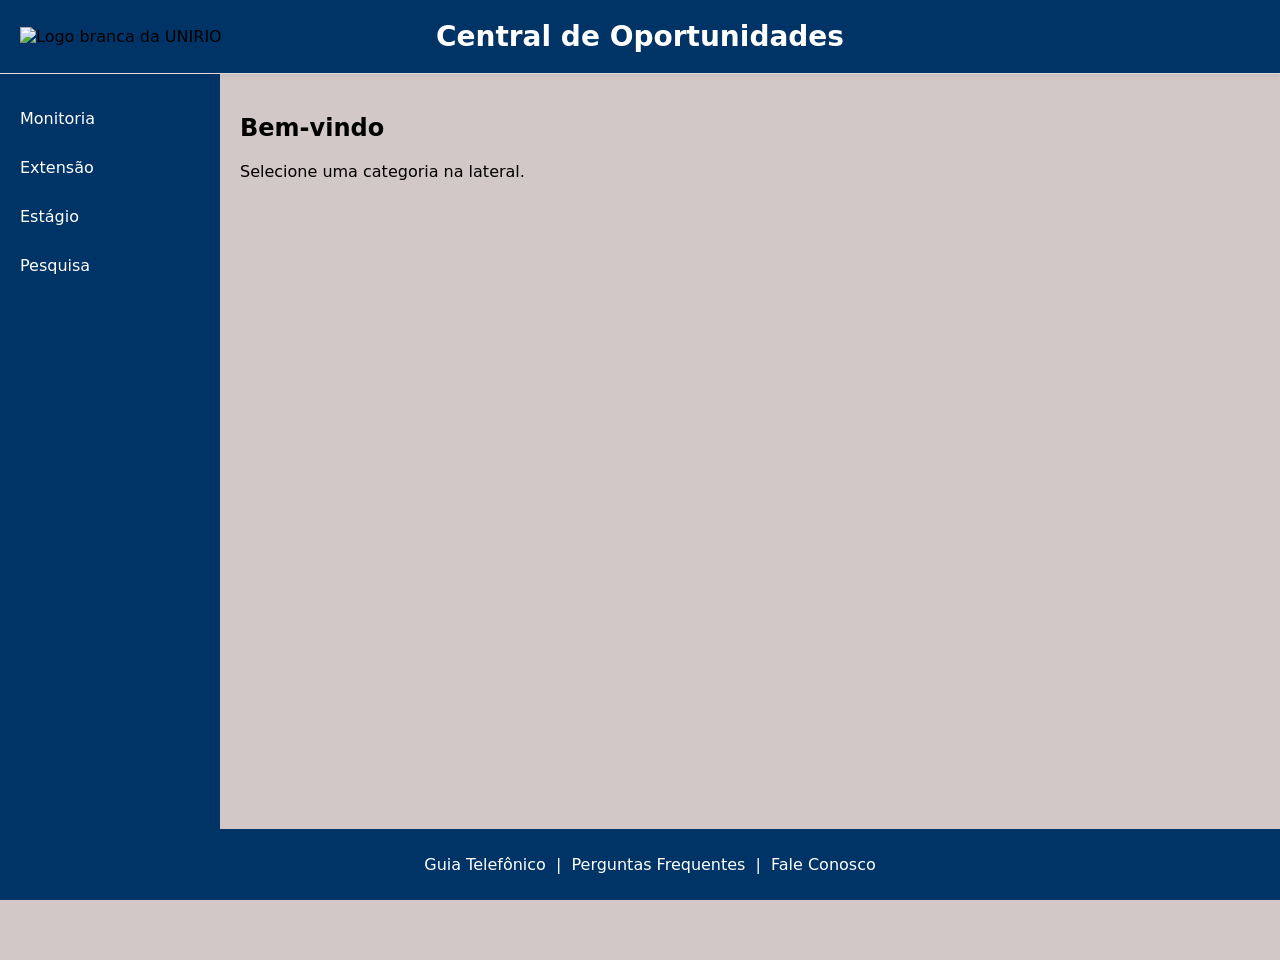
==== index.html @ 55121aee "feat(index): add header, navbar and footer" ====
<!DOCTYPE html>
<html>
<head>
    <meta charset="utf-8">
    <meta name="viewport" content="width=device-width, initial-scale=1">
    <title>Central Opt - UNIRIO</title>
    <link rel="stylesheet" href="css/style.css">
</head>

<body>

    <header class="header">
        <div class="logo">
            <img src="assets/logo_unirio_branca.png" alt="Logo branca da UNIRIO">
        </div>

        <div class="title">
            <h1>Central de Oportunidades</h1>
        </div>
    </header>

    <main class="main">
        <!-- conteúdo da página -->
        <div class="layout">

        <!-- NAVBAR (lateral esquerda) -->
        <nav class="nav-bar">
            <ul>
                <li><a href="#">Monitoria</a></li>
                <li><a href="#">Extensão</a></li>
                <li><a href="#">Estágio</a></li>
                <li><a href="#">Pesquisa</a></li>
            </ul>
        </nav>

        <!-- CONTEÚDO -->
        <section class="content">
            <h2>Bem-vindo</h2>
            <p>Selecione uma categoria na lateral.</p>
        </section>

        </div>
    </main>

    <footer class="page-footer">
        <p>
            <a href="#">Guia Telefônico</a> |
            <a href="#">Perguntas Frequentes</a> |
            <a href="#">Fale Conosco</a>
        </p>
    </footer>
</body>
</html>
---- css/style.css ----
/* Reset básico */
body {
    font-family: sans, sans-serif;
    /* background-color: #003366; */
    background-color: #d2c8c8;
    margin: 0;
    padding-bottom: 60px;

    display: flex;
    flex-direction: column;
    min-height: 100vh;
}

.main {
    flex: 1; /* ocupa o espaço */
    display: flex;
}

/* Rodapé */
.page-footer {
    position: fixed;
    bottom: 0;
    left: 0;
    width: 100%;

    background-color: #003366;
    color: white;
    text-align: center;
    padding: 10px;
}

.page-footer a {
    color: white;
    text-decoration: none;
    margin: 0 5px;
}

/* Header */
.header {
    display: flex;
    align-items: center;
    justify-content: center; /* centraliza o título */
    position: relative;
    padding: 20px;
    border-bottom: 1px solid #ddd;
    background-color: #003366;
    box-shadow: 0 2px 5px rgba(0,0,0,0.05);
}

/* Logo à esquerda */
.logo {
    position: absolute;
    left: 20px;
}

.logo img {
    height: 60px;
}

/* Título centralizado */
.title h1 {
    margin: 0;
    color: white;
    font-size: 28px;
}

.layout {
    display: flex;
    flex: 1;
}

/* Sidebar */
.nav-bar {
    width: 220px;
    background-color: #003366;
    padding-top: 20px;
}

/* Lista da navbar */
.nav-bar ul {
    list-style: none;
    padding: 0;
    margin: 0;
}

.nav-bar li {
    margin: 0;
}

/* Links */
.nav-bar a {
    display: block;
    padding: 15px 20px;
    color: white;
    text-decoration: none;
}

/* Hover bonito */
.nav-bar a:hover {
    background-color: #0055aa;
}

/* Conteúdo */
.content {
    flex: 1;
    padding: 20px;
}
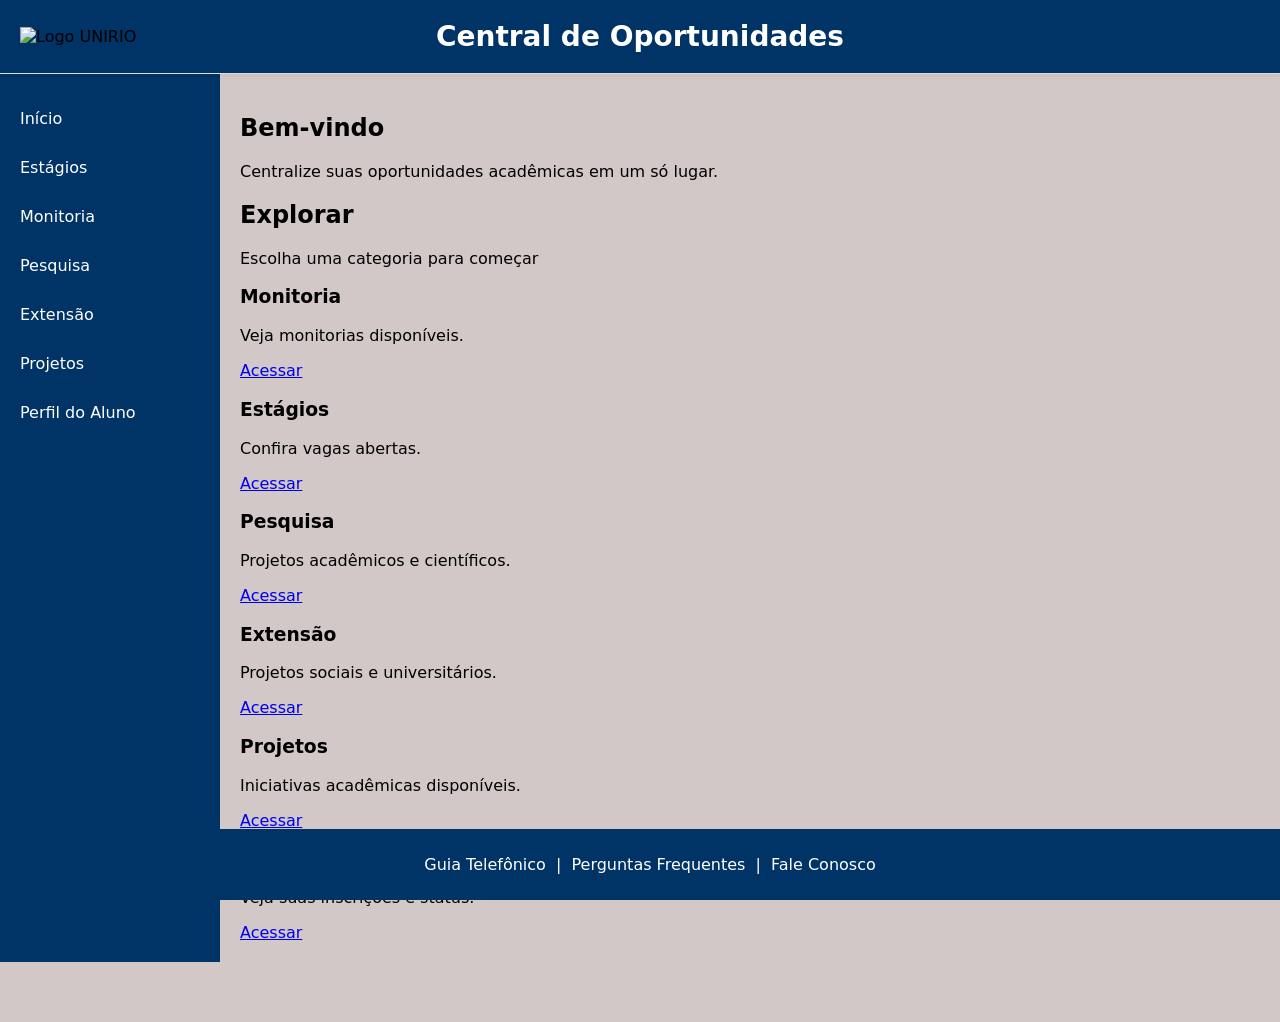
==== commit c796c5ca: "Update index.html Co-authored-by: Copilot <175728472+Copilot@users.noreply.github.com>" ====
--- a/index.html
+++ b/index.html
@@ -3,51 +3,104 @@
 <head>
     <meta charset="utf-8">
     <meta name="viewport" content="width=device-width, initial-scale=1">
-    <title>Central Opt - UNIRIO</title>
+    <title>Central de Oportunidades</title>
     <link rel="stylesheet" href="css/style.css">
 </head>
 
 <body>
 
-    <header class="header">
-        <div class="logo">
-            <img src="assets/logo_unirio_branca.png" alt="Logo branca da UNIRIO">
-        </div>
+<header class="header">
+    <div class="logo">
+        <img src="assets/logo_unirio_branca.png" alt="Logo UNIRIO">
+    </div>
+    <div class="title">
+        <h1>Central de Oportunidades</h1>
+    </div>
+</header>
 
-        <div class="title">
-            <h1>Central de Oportunidades</h1>
-        </div>
-    </header>
+<main class="main">
+    <div class="layout">
 
-    <main class="main">
-        <!-- conteúdo da página -->
-        <div class="layout">
-
-        <!-- NAVBAR (lateral esquerda) -->
+        <!-- NAVBAR -->
         <nav class="nav-bar">
             <ul>
-                <li><a href="#">Monitoria</a></li>
-                <li><a href="#">Extensão</a></li>
-                <li><a href="#">Estágio</a></li>
-                <li><a href="#">Pesquisa</a></li>
+                <li><a href="index.html">Início</a></li>
+                <li><a href="pages/estagio.html">Estágios</a></li>
+                <li><a href="pages/monitoria.html">Monitoria</a></li>
+                <li><a href="pages/pesquisa.html">Pesquisa</a></li>
+                <li><a href="pages/extensao.html">Extensão</a></li>
+                <li><a href="pages/projetos.html">Projetos</a></li>
+                <li><a href="pages/perfil.html">Perfil do Aluno</a></li>
             </ul>
         </nav>
 
         <!-- CONTEÚDO -->
         <section class="content">
-            <h2>Bem-vindo</h2>
-            <p>Selecione uma categoria na lateral.</p>
+            <div class="container">
+
+                <!-- HERO -->
+                <div class="hero">
+                    <h2>Bem-vindo</h2>
+                    <p>Centralize suas oportunidades acadêmicas em um só lugar.</p>
+                </div>
+
+                <h2>Explorar</h2>
+                <p>Escolha uma categoria para começar</p>
+
+                <!-- GRID -->
+                <div class="cards-grid">
+
+                    <div class="card">
+                        <h3>Monitoria</h3>
+                        <p>Veja monitorias disponíveis.</p>
+                        <a href="pages/monitoria.html">Acessar</a>
+                    </div>
+
+                    <div class="card">
+                        <h3>Estágios</h3>
+                        <p>Confira vagas abertas.</p>
+                        <a href="pages/estagio.html">Acessar</a>
+                    </div>
+
+                    <div class="card">
+                        <h3>Pesquisa</h3>
+                        <p>Projetos acadêmicos e científicos.</p>
+                        <a href="pages/pesquisa.html">Acessar</a>
+                    </div>
+
+                    <div class="card">
+                        <h3>Extensão</h3>
+                        <p>Projetos sociais e universitários.</p>
+                        <a href="pages/extensao.html">Acessar</a>
+                    </div>
+
+                    <div class="card">
+                        <h3>Projetos</h3>
+                        <p>Iniciativas acadêmicas disponíveis.</p>
+                        <a href="pages/projetos.html">Acessar</a>
+                    </div>
+
+                    <div class="card">
+                        <h3>Perfil</h3>
+                        <p>Veja suas inscrições e status.</p>
+                        <a href="pages/perfil.html">Acessar</a>
+                    </div>
+
+                </div>
+
+            </div>
         </section>
 
-        </div>
-    </main>
+    </div>
+</main>
 
-    <footer class="page-footer">
-        <p>
-            <a href="#">Guia Telefônico</a> |
-            <a href="#">Perguntas Frequentes</a> |
-            <a href="#">Fale Conosco</a>
-        </p>
-    </footer>
+<footer class="page-footer">
+    <p>
+        <a href="#">Guia Telefônico</a> |
+        <a href="#">Perguntas Frequentes</a> |
+        <a href="#">Fale Conosco</a>
+    </p>
+</footer>
+
 </body>
 </html>
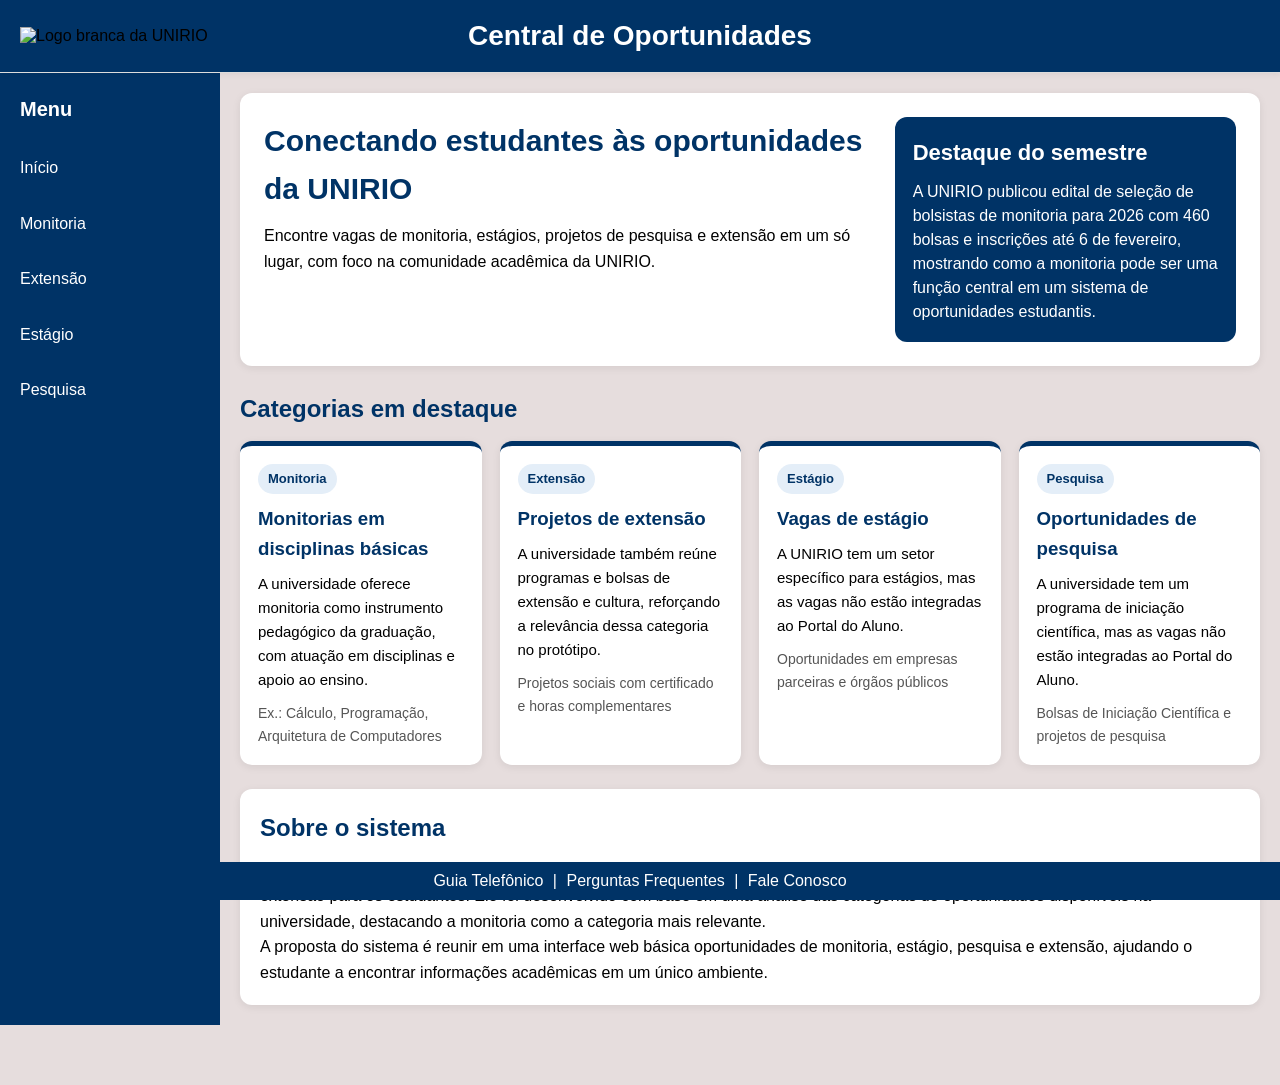
==== commit 3d9a924c: "atualização do menu" ====
--- a/index.html
+++ b/index.html
@@ -3,104 +3,100 @@
 <head>
     <meta charset="utf-8">
     <meta name="viewport" content="width=device-width, initial-scale=1">
-    <title>Central de Oportunidades</title>
+    <title>Central Opt - UNIRIO</title>
     <link rel="stylesheet" href="css/style.css">
 </head>
 
 <body>
 
-<header class="header">
-    <div class="logo">
-        <img src="assets/logo_unirio_branca.png" alt="Logo UNIRIO">
-    </div>
-    <div class="title">
-        <h1>Central de Oportunidades</h1>
-    </div>
-</header>
+    <header class="header">
+        <div class="logo">
+            <img src="assets/logo_unirio_branca.png" alt="Logo branca da UNIRIO">
+        </div>
 
-<main class="main">
-    <div class="layout">
+        <div class="title">
+            <h1>Central de Oportunidades</h1>
+        </div>
+    </header>
 
-        <!-- NAVBAR -->
-        <nav class="nav-bar">
-            <ul>
-                <li><a href="index.html">Início</a></li>
-                <li><a href="pages/estagio.html">Estágios</a></li>
-                <li><a href="pages/monitoria.html">Monitoria</a></li>
-                <li><a href="pages/pesquisa.html">Pesquisa</a></li>
-                <li><a href="pages/extensao.html">Extensão</a></li>
-                <li><a href="pages/projetos.html">Projetos</a></li>
-                <li><a href="pages/perfil.html">Perfil do Aluno</a></li>
-            </ul>
-        </nav>
 
-        <!-- CONTEÚDO -->
-        <section class="content">
-            <div class="container">
 
-                <!-- HERO -->
-                <div class="hero">
-                    <h2>Bem-vindo</h2>
-                    <p>Centralize suas oportunidades acadêmicas em um só lugar.</p>
-                </div>
+    <main class="main">
+        <!-- conteúdo da página -->
+        <div class="layout">
+        <!-- NAVBAR (lateral esquerda) -->
+            <nav class="nav-bar">
+                <h2>Menu</h2>
+                <ul>
+                <li><a href="#">Início</a></li>
+                <li><a href="#">Monitoria</a></li>
+                <li><a href="#">Extensão</a></li>
+                <li><a href="#">Estágio</a></li>
+                <li><a href="#">Pesquisa</a></li>
+                </ul>    
+            </nav>    
+            
 
-                <h2>Explorar</h2>
-                <p>Escolha uma categoria para começar</p>
-
-                <!-- GRID -->
-                <div class="cards-grid">
-
-                    <div class="card">
-                        <h3>Monitoria</h3>
-                        <p>Veja monitorias disponíveis.</p>
-                        <a href="pages/monitoria.html">Acessar</a>
+            <!-- CONTEÚDO -->
+            <section class="conteudo">
+                <section class="hero" id="inicio">
+                    <div class="hero-text">
+                        <h2 class="hero-title">Conectando estudantes às oportunidades da UNIRIO</h2>
+                        <p class="hero-subtitle">
+                            Encontre vagas de monitoria, estágios, projetos de pesquisa e extensão em um só lugar, com foco na comunidade acadêmica da UNIRIO.
+                        </p>
                     </div>
 
-                    <div class="card">
-                        <h3>Estágios</h3>
-                        <p>Confira vagas abertas.</p>
-                        <a href="pages/estagio.html">Acessar</a>
+                    <div class="hero-highlight">
+                        <strong class="highlight-title">Destaque do semestre</strong>
+                        <p>A UNIRIO publicou edital de seleção de bolsistas de monitoria para 2026 com 460 bolsas e inscrições até 6 de fevereiro, mostrando como a monitoria pode ser uma função central em um sistema de oportunidades estudantis.</p>
                     </div>
+                </section>
 
-                    <div class="card">
-                        <h3>Pesquisa</h3>
-                        <p>Projetos acadêmicos e científicos.</p>
-                        <a href="pages/pesquisa.html">Acessar</a>
-                    </div>
+                <h2 class="sections-title">Categorias em destaque</h2>
+                <section class="cards-grid">
+                    <article class="card" id="monitoria">
+                        <span class="badge">Monitoria</span>
+                        <h3>Monitorias em disciplinas básicas</h3>
+                        <p>A universidade oferece monitoria como instrumento pedagógico da graduação, com atuação em disciplinas e apoio ao ensino.</p>
+                        <div class="card-footer">Ex.: Cálculo, Programação, Arquitetura de Computadores</div>
+                    </article>
 
-                    <div class="card">
-                        <h3>Extensão</h3>
-                        <p>Projetos sociais e universitários.</p>
-                        <a href="pages/extensao.html">Acessar</a>
-                    </div>
+                    <article class="card" id="extensao">
+                        <span class="badge">Extensão</span>
+                        <h3>Projetos de extensão</h3>
+                        <p>A universidade também reúne programas e bolsas de extensão e cultura, reforçando a relevância dessa categoria no protótipo.</p>
+                        <div class="card-footer">Projetos sociais com certificado e horas complementares</div>
+                    </article>
 
-                    <div class="card">
-                        <h3>Projetos</h3>
-                        <p>Iniciativas acadêmicas disponíveis.</p>
-                        <a href="pages/projetos.html">Acessar</a>
-                    </div>
+                    <article class="card" id="estagio">
+                        <span class="badge">Estágio</span>
+                        <h3>Vagas de estágio</h3>
+                        <p>A UNIRIO tem um setor específico para estágios, mas as vagas não estão integradas ao Portal do Aluno.</p>
+                        <div class="card-footer">Oportunidades em empresas parceiras e órgãos públicos</div>
+                    </article>
 
-                    <div class="card">
-                        <h3>Perfil</h3>
-                        <p>Veja suas inscrições e status.</p>
-                        <a href="pages/perfil.html">Acessar</a>
-                    </div>
+                    <article class="card" id="pesquisa">
+                        <span class="badge">Pesquisa</span>
+                        <h3>Oportunidades de pesquisa</h3>
+                        <p>A universidade tem um programa de iniciação científica, mas as vagas não estão integradas ao Portal do Aluno.</p>
+                        <div class="card-footer">Bolsas de Iniciação Científica e projetos de pesquisa</div>
+                    </article>
+                </section>
 
-                </div>
+                <section class="info-board" id="sobre">
+                    <h2>Sobre o sistema</h2>
+                    <p>O sistema de oportunidades estudantis da UNIRIO é um protótipo que visa centralizar informações sobre monitoria, estágio, pesquisa e extensão para os estudantes. Ele foi desenvolvido com base em uma análise das categorias de oportunidades disponíveis na universidade, destacando a monitoria como a categoria mais relevante.</p>
+                    <p>A proposta do sistema é reunir em uma interface web básica oportunidades de monitoria, estágio, pesquisa e extensão, ajudando o estudante a encontrar informações acadêmicas em um único ambiente. </p>
+                </section>
+    </main>
 
-            </div>
-        </section>
-
-    </div>
-</main>
-
-<footer class="page-footer">
-    <p>
-        <a href="#">Guia Telefônico</a> |
-        <a href="#">Perguntas Frequentes</a> |
-        <a href="#">Fale Conosco</a>
-    </p>
-</footer>
-
+    <footer class="page-footer">
+        <p>
+            <a href="#">Guia Telefônico</a> |
+            <a href="#">Perguntas Frequentes</a> |
+            <a href="#">Fale Conosco</a>
+        </p>
+    </footer>
 </body>
 </html>
--- a/css/style.css
+++ b/css/style.css
@@ -1,8 +1,14 @@
 /* Reset básico */
+* { /*mud*/
+  margin: 0;
+  padding: 0;
+  box-sizing: border-box;
+}
+
 body {
-    font-family: sans, sans-serif;
+    font-family: Arial, sans-serif;
     /* background-color: #003366; */
-    background-color: #d2c8c8;
+    background-color: #e6dddd;
     margin: 0;
     padding-bottom: 60px;
 
@@ -14,6 +20,8 @@
 .main {
     flex: 1; /* ocupa o espaço */
     display: flex;
+    line-height: 1.6;
+    
 }
 
 /* Rodapé */
@@ -66,7 +74,8 @@
 
 .layout {
     display: flex;
-    flex: 1;
+    min-height: calc(100vh - 90px);
+    
 }
 
 /* Sidebar */
@@ -74,6 +83,12 @@
     width: 220px;
     background-color: #003366;
     padding-top: 20px;
+}
+
+.nav-bar h2 {
+      color: white;
+      font-size: 20px;
+      margin: 0 20px 15px;
 }
 
 /* Lista da navbar */
@@ -101,7 +116,116 @@
 }
 
 /* Conteúdo */
-.content {
+.conteudo {
     flex: 1;
     padding: 20px;
 }
+
+.hero {
+    background-color: white;
+    border-radius: 12px;
+    padding: 24px;
+    box-shadow: 0 2px 8px rgba(0,0,0,0.08);
+    display: flex;
+    gap: 20px;
+    justify-content: space-between;
+    flex-wrap: wrap;
+    margin-bottom: 24px;
+}
+
+.hero-text {
+    flex: 2;
+    min-width: 250px;
+}
+
+.hero-title {
+    color: #003366;
+    font-size: 30px;
+    margin-bottom: 10px;
+}
+
+.hero-subtitle {
+    margin-bottom: 15px;
+}
+
+
+.hero-highlight {
+    flex: 1;
+    min-width: 250px;
+    background-color: #003366;
+    color: white;
+    border-radius: 12px;
+    padding: 18px;
+}
+
+.highlight-title {
+    display: block;
+    font-size: 22px;
+    font-weight: bold;
+    margin-bottom: 10px;
+}
+
+.hero-highlight p {
+    margin: 0;
+    line-height: 1.5;
+}
+
+.sections-title {
+    color: #003366;
+    margin-bottom: 12px;
+    font-size: 24px;
+}
+
+.cards-grid {
+    display: grid;
+    grid-template-columns: repeat(auto-fit, minmax(220px, 1fr));
+    gap: 18px;
+}
+
+.card {
+    background-color: white;
+    border-radius: 12px;
+    padding: 18px;
+    box-shadow: 0 2px 8px rgba(0,0,0,0.08);
+    border-top: 5px solid #003366;
+}
+
+.badge {
+    display: inline-block;
+    background-color: #e4eef8;
+    color: #003366;
+    padding: 5px 10px;
+    border-radius: 15px;
+    font-size: 13px;
+    font-weight: bold;
+    margin-bottom: 10px;
+}
+
+.card h3 {
+    color: #003366;
+    margin-bottom: 8px;
+}
+
+.card p {
+    margin-bottom: 10px;
+    font-size: 15px;
+
+}
+
+.card-footer {
+    font-size: 14px;
+    color: #555;
+}    
+
+.info-board {
+    margin-top: 24px;
+    background-color: white;
+    border-radius: 12px;
+    padding: 20px;
+    box-shadow: 0 2px 8px rgba(0,0,0,0.08);
+}
+
+.info-board h2 {
+    color: #003366;
+    margin-bottom: 10px;
+}
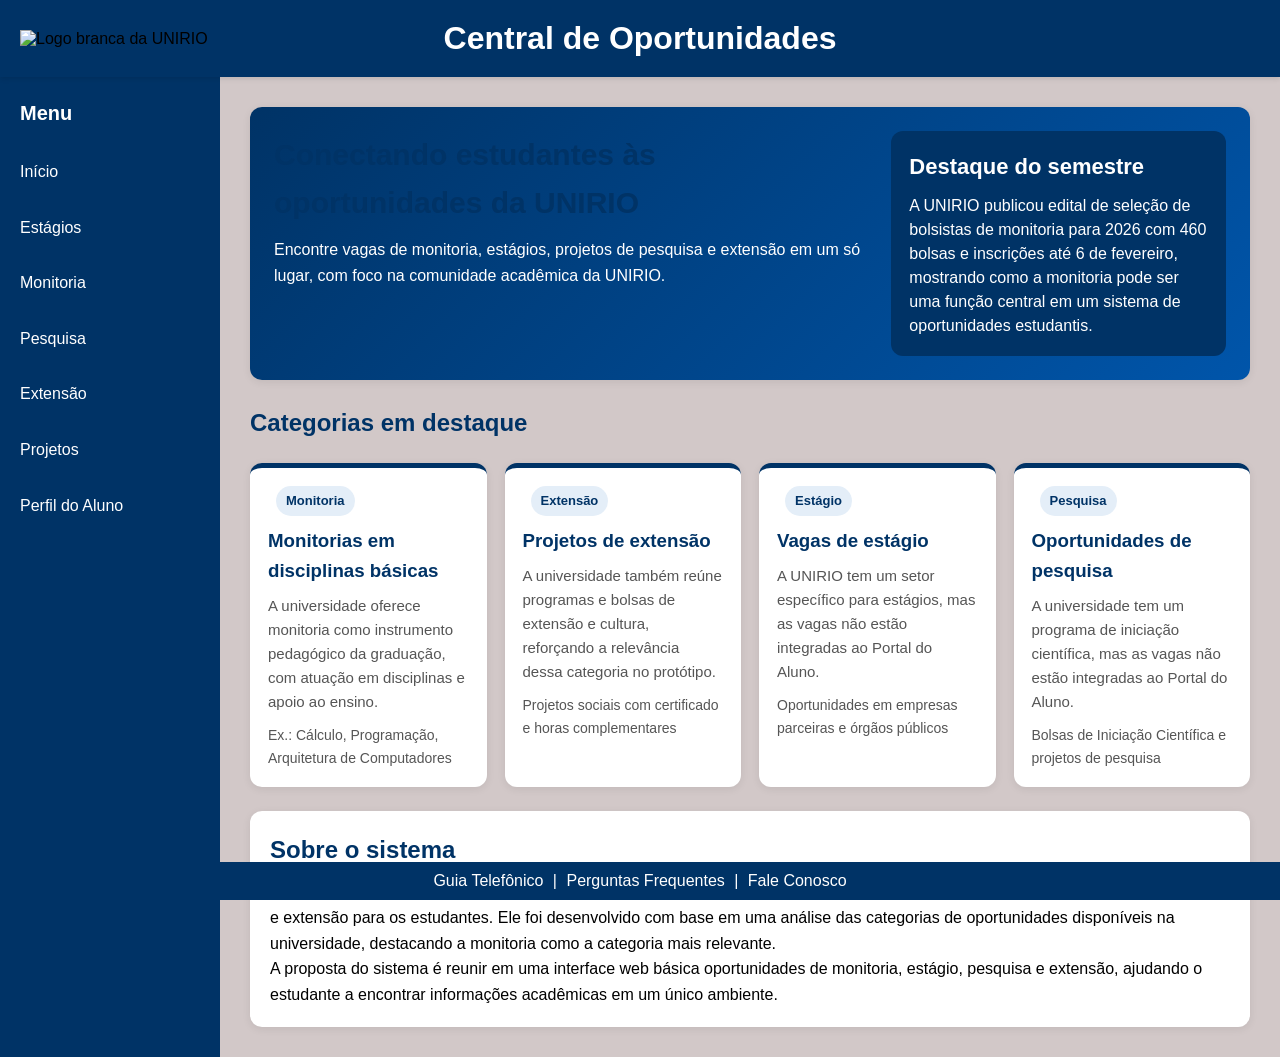
==== commit 879ad1aa: "Merge remote-tracking branch 'origin/pcandressa'" ====
--- a/index.html
+++ b/index.html
@@ -3,7 +3,7 @@
 <head>
     <meta charset="utf-8">
     <meta name="viewport" content="width=device-width, initial-scale=1">
-    <title>Central Opt - UNIRIO</title>
+    <title>Central de Oportunidades</title>
     <link rel="stylesheet" href="css/style.css">
 </head>
 
@@ -28,14 +28,16 @@
             <nav class="nav-bar">
                 <h2>Menu</h2>
                 <ul>
-                <li><a href="#">Início</a></li>
-                <li><a href="#">Monitoria</a></li>
-                <li><a href="#">Extensão</a></li>
-                <li><a href="#">Estágio</a></li>
-                <li><a href="#">Pesquisa</a></li>
-                </ul>    
-            </nav>    
-            
+                <li><a href="index.html">Início</a></li>
+                <li><a href="pages/estagio.html">Estágios</a></li>
+                <li><a href="pages/monitoria.html">Monitoria</a></li>
+                <li><a href="pages/pesquisa.html">Pesquisa</a></li>
+                <li><a href="pages/extensao.html">Extensão</a></li>
+                <li><a href="pages/projetos.html">Projetos</a></li>
+                <li><a href="pages/perfil.html">Perfil do Aluno</a></li>
+                </ul>
+            </nav>
+
 
             <!-- CONTEÚDO -->
             <section class="conteudo">
@@ -91,12 +93,13 @@
                 </section>
     </main>
 
-    <footer class="page-footer">
-        <p>
-            <a href="#">Guia Telefônico</a> |
-            <a href="#">Perguntas Frequentes</a> |
-            <a href="#">Fale Conosco</a>
-        </p>
-    </footer>
+<footer class="page-footer">
+    <p>
+        <a href="#">Guia Telefônico</a> |
+        <a href="#">Perguntas Frequentes</a> |
+        <a href="#">Fale Conosco</a>
+    </p>
+</footer>
+
 </body>
 </html>
--- a/css/style.css
+++ b/css/style.css
@@ -1,5 +1,5 @@
 /* Reset básico */
-* { /*mud*/
+* {
   margin: 0;
   padding: 0;
   box-sizing: border-box;
@@ -7,11 +7,10 @@
 
 body {
     font-family: Arial, sans-serif;
-    /* background-color: #003366; */
     background-color: #e6dddd;
-    margin: 0;
-    padding-bottom: 60px;
-
+    font-family: sans-serif;
+    background-color: #d2c8c8;
+    margin: 0;
     display: flex;
     flex-direction: column;
     min-height: 100vh;
@@ -21,7 +20,7 @@
     flex: 1; /* ocupa o espaço */
     display: flex;
     line-height: 1.6;
-    
+
 }
 
 /* Rodapé */
@@ -47,15 +46,13 @@
 .header {
     display: flex;
     align-items: center;
-    justify-content: center; /* centraliza o título */
+    justify-content: center;
     position: relative;
     padding: 20px;
-    border-bottom: 1px solid #ddd;
-    background-color: #003366;
-    box-shadow: 0 2px 5px rgba(0,0,0,0.05);
-}
-
-/* Logo à esquerda */
+    background-color: #003366;
+    box-shadow: 0 2px 5px rgba(0,0,0,0.1);
+}
+
 .logo {
     position: absolute;
     left: 20px;
@@ -65,20 +62,24 @@
     height: 60px;
 }
 
-/* Título centralizado */
 .title h1 {
     margin: 0;
     color: white;
-    font-size: 28px;
+}
+
+/* LAYOUT */
+.main {
+    flex: 1;
+    display: flex;
 }
 
 .layout {
     display: flex;
     min-height: calc(100vh - 90px);
-    
-}
-
-/* Sidebar */
+
+}
+
+/* NAVBAR */
 .nav-bar {
     width: 220px;
     background-color: #003366;
@@ -91,34 +92,140 @@
       margin: 0 20px 15px;
 }
 
-/* Lista da navbar */
 .nav-bar ul {
     list-style: none;
     padding: 0;
     margin: 0;
 }
 
-.nav-bar li {
-    margin: 0;
-}
-
-/* Links */
 .nav-bar a {
     display: block;
     padding: 15px 20px;
     color: white;
     text-decoration: none;
-}
-
-/* Hover bonito */
+    transition: 0.2s;
+}
+
 .nav-bar a:hover {
     background-color: #0055aa;
-}
-
-/* Conteúdo */
+    padding-left: 25px;
+}
+
+/* CONTEÚDO */
 .conteudo {
     flex: 1;
+    padding: 30px;
+}
+
+/* CONTAINER */
+.container {
+    max-width: 1000px;
+    margin: 0 auto;
+}
+
+/* HERO */
+.hero {
+    background: linear-gradient(135deg, #003366, #0055aa);
+    color: white;
+    padding: 30px;
+    border-radius: 12px;
+    margin-bottom: 20px;
+}
+
+/* GRID */
+.cards-grid {
+    display: grid;
+    grid-template-columns: 1fr 1fr;
+    gap: 20px;
+    margin-top: 20px;
+}
+
+/* CARDS */
+.card {
+    background-color: white;
+    border-radius: 10px;
     padding: 20px;
+    box-shadow: 0 2px 8px rgba(0,0,0,0.1);
+    transition: 0.2s;
+}
+
+.card:hover {
+    transform: translateY(-5px);
+}
+
+.card h3 {
+    margin-top: 0;
+}
+
+.card p {
+    color: #555;
+}
+
+/* BOTÕES */
+.card a {
+    display: inline-block;
+    margin-top: 10px;
+    text-decoration: none;
+    color: white;
+    background-color: #0055aa;
+    padding: 8px 12px;
+    border-radius: 5px;
+}
+
+/* BADGE */
+.badge {
+    background-color: #ffcc00;
+    color: black;
+    font-size: 12px;
+    padding: 3px 8px;
+    border-radius: 5px;
+    margin-left: 8px;
+}
+
+/* CARD DESTACADO */
+.card.highlight {
+    border-left: 6px solid #0055aa;
+}
+
+/* FOOTER */
+.page-footer {
+    background-color: #003366;
+    color: white;
+    text-align: center;
+    padding: 10px;
+}
+
+.page-footer a {
+    color: white;
+    text-decoration: none;
+    margin: 0 5px;
+}
+
+/* STATS */
+.stats-grid {
+    display: grid;
+    grid-template-columns: 1fr 1fr 1fr;
+    gap: 15px;
+    margin: 20px 0;
+}
+
+.stat-card {
+    background-color: white;
+    border-radius: 10px;
+    padding: 15px;
+    text-align: center;
+    box-shadow: 0 2px 8px rgba(0,0,0,0.1);
+}
+
+.stat-card h3 {
+    margin: 0;
+    font-size: 24px;
+    color: #003366;
+}
+
+.stat-card p {
+    margin: 5px 0 0;
+    color: #555;
 }
 
 .hero {
@@ -215,7 +322,7 @@
 .card-footer {
     font-size: 14px;
     color: #555;
-}    
+}
 
 .info-board {
     margin-top: 24px;
@@ -228,4 +335,107 @@
 .info-board h2 {
     color: #003366;
     margin-bottom: 10px;
-}+}
+
+.hero {
+    background-color: white;
+    border-radius: 12px;
+    padding: 24px;
+    box-shadow: 0 2px 8px rgba(0,0,0,0.08);
+    display: flex;
+    gap: 20px;
+    justify-content: space-between;
+    flex-wrap: wrap;
+    margin-bottom: 24px;
+}
+
+.hero-text {
+    flex: 2;
+    min-width: 250px;
+}
+
+.hero-title {
+    color: #003366;
+    font-size: 30px;
+    margin-bottom: 10px;
+}
+
+.hero-subtitle {
+    margin-bottom: 15px;
+}
+
+
+.hero-highlight {
+    flex: 1;
+    min-width: 250px;
+    background-color: #003366;
+    color: white;
+    border-radius: 12px;
+    padding: 18px;
+}
+
+.highlight-title {
+    display: block;
+    font-size: 22px;
+    font-weight: bold;
+    margin-bottom: 10px;
+}
+
+.hero-highlight p {
+    margin: 0;
+    line-height: 1.5;
+}
+
+.sections-title {
+    color: #003366;
+    margin-bottom: 12px;
+    font-size: 24px;
+}
+
+.cards-grid {
+    display: grid;
+    grid-template-columns: repeat(auto-fit, minmax(220px, 1fr));
+    gap: 18px;
+}
+
+.card {
+    background-color: white;
+    border-radius: 12px;
+    padding: 18px;
+    box-shadow: 0 2px 8px rgba(0,0,0,0.08);
+    border-top: 5px solid #003366;
+}
+
+.badge {
+    display: inline-block;
+    background-color: #e4eef8;
+    color: #003366;
+    padding: 5px 10px;
+    border-radius: 15px;
+    font-size: 13px;
+    font-weight: bold;
+    margin-bottom: 10px;
+}
+
+.card h3 {
+    color: #003366;
+    margin-bottom: 8px;
+}
+
+.card p {
+    margin-bottom: 10px;
+    font-size: 15px;
+
+}
+
+.card-footer {
+    font-size: 14px;
+    color: #555;
+}
+
+.info-board {
+    margin-top: 24px;
+    background-color: white;
+    border-radius: 12px;
+    padding: 20px;
+}
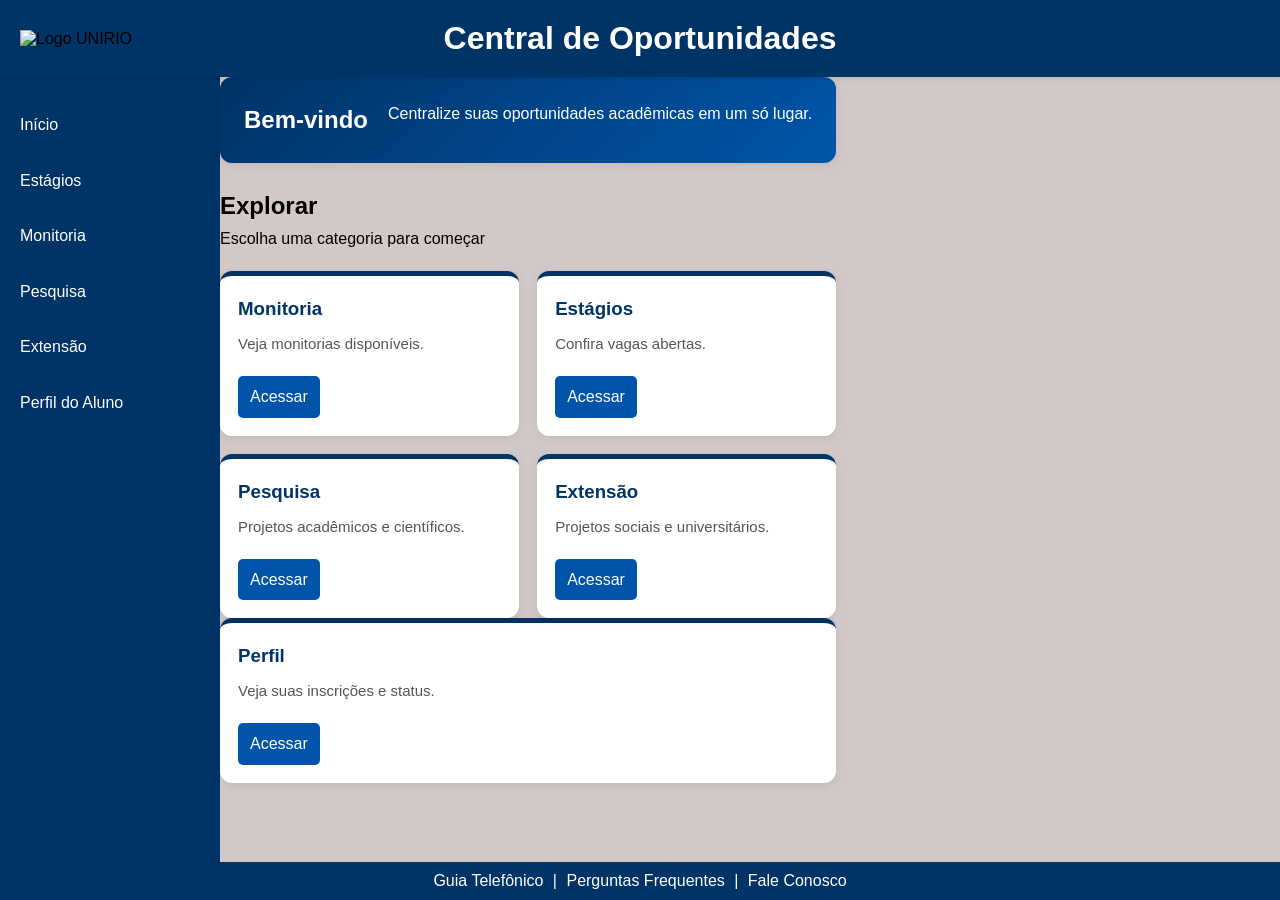
==== commit bc668178: "refactor: remove unnecessary project page" ====
--- a/index.html
+++ b/index.html
@@ -9,89 +9,85 @@
 
 <body>
 
-    <header class="header">
-        <div class="logo">
-            <img src="assets/logo_unirio_branca.png" alt="Logo branca da UNIRIO">
-        </div>
+<header class="header">
+    <div class="logo">
+        <img src="assets/logo_unirio_branca.png" alt="Logo UNIRIO">
+    </div>
+    <div class="title">
+        <h1>Central de Oportunidades</h1>
+    </div>
+</header>
 
-        <div class="title">
-            <h1>Central de Oportunidades</h1>
-        </div>
-    </header>
+<main class="main">
+    <div class="layout">
 
-
-
-    <main class="main">
-        <!-- conteúdo da página -->
-        <div class="layout">
-        <!-- NAVBAR (lateral esquerda) -->
-            <nav class="nav-bar">
-                <h2>Menu</h2>
-                <ul>
+        <!-- NAVBAR -->
+        <nav class="nav-bar">
+            <ul>
                 <li><a href="index.html">Início</a></li>
                 <li><a href="pages/estagio.html">Estágios</a></li>
                 <li><a href="pages/monitoria.html">Monitoria</a></li>
                 <li><a href="pages/pesquisa.html">Pesquisa</a></li>
                 <li><a href="pages/extensao.html">Extensão</a></li>
-                <li><a href="pages/projetos.html">Projetos</a></li>
                 <li><a href="pages/perfil.html">Perfil do Aluno</a></li>
-                </ul>
-            </nav>
+            </ul>
+        </nav>
 
+        <!-- CONTEÚDO -->
+        <section class="content">
+            <div class="container">
 
-            <!-- CONTEÚDO -->
-            <section class="conteudo">
-                <section class="hero" id="inicio">
-                    <div class="hero-text">
-                        <h2 class="hero-title">Conectando estudantes às oportunidades da UNIRIO</h2>
-                        <p class="hero-subtitle">
-                            Encontre vagas de monitoria, estágios, projetos de pesquisa e extensão em um só lugar, com foco na comunidade acadêmica da UNIRIO.
-                        </p>
+                <!-- HERO -->
+                <div class="hero">
+                    <h2>Bem-vindo</h2>
+                    <p>Centralize suas oportunidades acadêmicas em um só lugar.</p>
+                </div>
+
+                <h2>Explorar</h2>
+                <p>Escolha uma categoria para começar</p>
+
+                <!-- GRID -->
+                <div class="cards-grid">
+
+                    <div class="card">
+                        <h3>Monitoria</h3>
+                        <p>Veja monitorias disponíveis.</p>
+                        <a href="pages/monitoria.html">Acessar</a>
                     </div>
 
-                    <div class="hero-highlight">
-                        <strong class="highlight-title">Destaque do semestre</strong>
-                        <p>A UNIRIO publicou edital de seleção de bolsistas de monitoria para 2026 com 460 bolsas e inscrições até 6 de fevereiro, mostrando como a monitoria pode ser uma função central em um sistema de oportunidades estudantis.</p>
+                    <div class="card">
+                        <h3>Estágios</h3>
+                        <p>Confira vagas abertas.</p>
+                        <a href="pages/estagio.html">Acessar</a>
                     </div>
-                </section>
 
-                <h2 class="sections-title">Categorias em destaque</h2>
-                <section class="cards-grid">
-                    <article class="card" id="monitoria">
-                        <span class="badge">Monitoria</span>
-                        <h3>Monitorias em disciplinas básicas</h3>
-                        <p>A universidade oferece monitoria como instrumento pedagógico da graduação, com atuação em disciplinas e apoio ao ensino.</p>
-                        <div class="card-footer">Ex.: Cálculo, Programação, Arquitetura de Computadores</div>
-                    </article>
+                    <div class="card">
+                        <h3>Pesquisa</h3>
+                        <p>Projetos acadêmicos e científicos.</p>
+                        <a href="pages/pesquisa.html">Acessar</a>
+                    </div>
 
-                    <article class="card" id="extensao">
-                        <span class="badge">Extensão</span>
-                        <h3>Projetos de extensão</h3>
-                        <p>A universidade também reúne programas e bolsas de extensão e cultura, reforçando a relevância dessa categoria no protótipo.</p>
-                        <div class="card-footer">Projetos sociais com certificado e horas complementares</div>
-                    </article>
+                    <div class="card">
+                        <h3>Extensão</h3>
+                        <p>Projetos sociais e universitários.</p>
+                        <a href="pages/extensao.html">Acessar</a>
+                    </div>
 
-                    <article class="card" id="estagio">
-                        <span class="badge">Estágio</span>
-                        <h3>Vagas de estágio</h3>
-                        <p>A UNIRIO tem um setor específico para estágios, mas as vagas não estão integradas ao Portal do Aluno.</p>
-                        <div class="card-footer">Oportunidades em empresas parceiras e órgãos públicos</div>
-                    </article>
+                    </div>
 
-                    <article class="card" id="pesquisa">
-                        <span class="badge">Pesquisa</span>
-                        <h3>Oportunidades de pesquisa</h3>
-                        <p>A universidade tem um programa de iniciação científica, mas as vagas não estão integradas ao Portal do Aluno.</p>
-                        <div class="card-footer">Bolsas de Iniciação Científica e projetos de pesquisa</div>
-                    </article>
-                </section>
+                    <div class="card">
+                        <h3>Perfil</h3>
+                        <p>Veja suas inscrições e status.</p>
+                        <a href="pages/perfil.html">Acessar</a>
+                    </div>
 
-                <section class="info-board" id="sobre">
-                    <h2>Sobre o sistema</h2>
-                    <p>O sistema de oportunidades estudantis da UNIRIO é um protótipo que visa centralizar informações sobre monitoria, estágio, pesquisa e extensão para os estudantes. Ele foi desenvolvido com base em uma análise das categorias de oportunidades disponíveis na universidade, destacando a monitoria como a categoria mais relevante.</p>
-                    <p>A proposta do sistema é reunir em uma interface web básica oportunidades de monitoria, estágio, pesquisa e extensão, ajudando o estudante a encontrar informações acadêmicas em um único ambiente. </p>
-                </section>
-    </main>
+                </div>
+
+            </div>
+        </section>
+
+    </div>
+</main>
 
 <footer class="page-footer">
     <p>
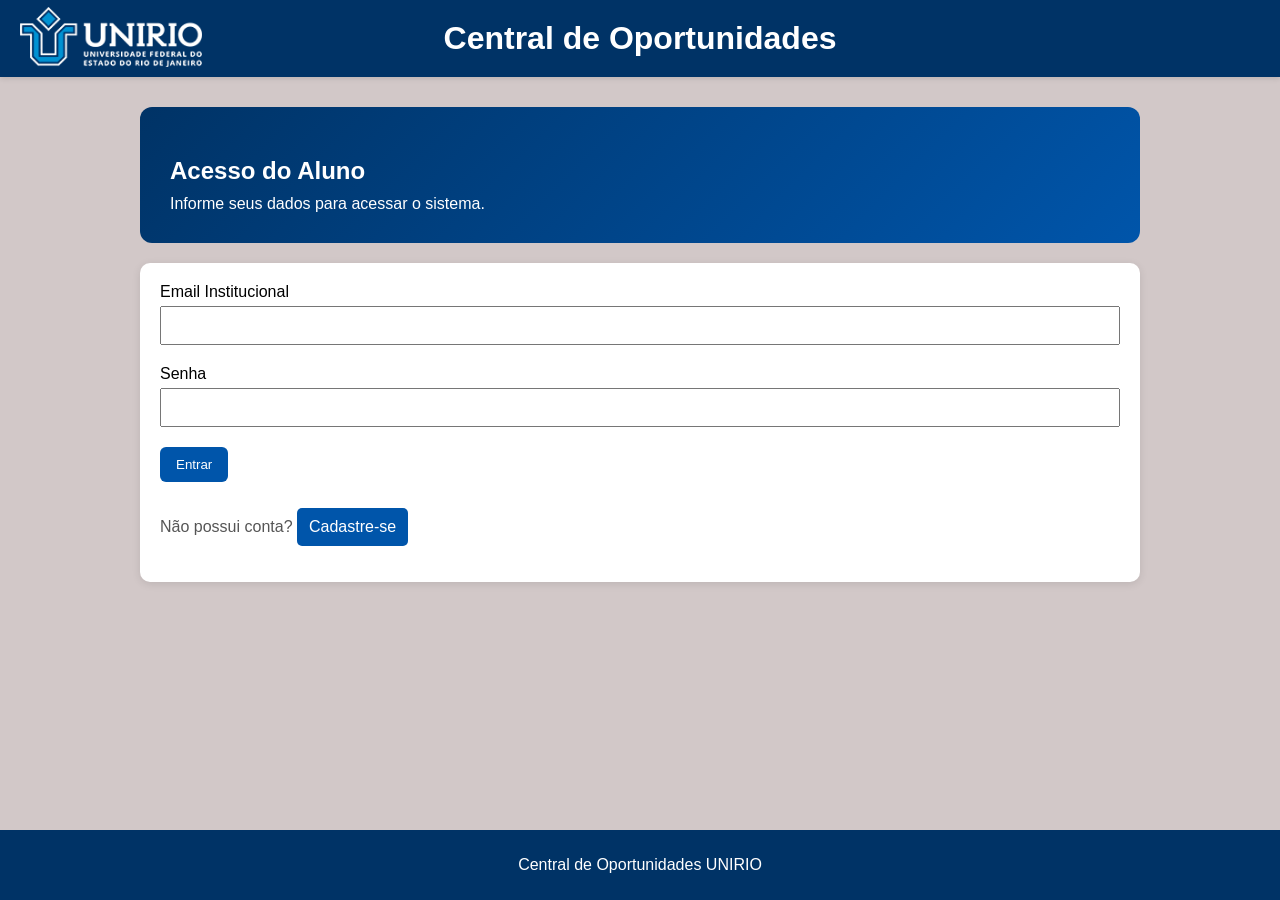
==== commit fe5a4bd6: "feat(auth): adiciona sistema de autenticação com localStorage Implementa cadastro, login, logout, va" ====
--- a/index.html
+++ b/index.html
@@ -11,7 +11,7 @@
 
 <header class="header">
     <div class="logo">
-        <img src="assets/logo_unirio_branca.png" alt="Logo UNIRIO">
+        <img src="assets/images/logo_unirio_branca.png" alt="Logo UNIRIO">
     </div>
     <div class="title">
         <h1>Central de Oportunidades</h1>
@@ -30,6 +30,7 @@
                 <li><a href="pages/pesquisa.html">Pesquisa</a></li>
                 <li><a href="pages/extensao.html">Extensão</a></li>
                 <li><a href="pages/perfil.html">Perfil do Aluno</a></li>
+                <li><a href="#" id="logout-btn">Sair</a></li>
             </ul>
         </nav>
 
@@ -37,50 +38,83 @@
         <section class="content">
             <div class="container">
 
-                <!-- HERO -->
+                <!-- HERO PRINCIPAL -->
                 <div class="hero">
-                    <h2>Bem-vindo</h2>
-                    <p>Centralize suas oportunidades acadêmicas em um só lugar.</p>
+                    <h2>Conectando estudantes às oportunidades da UNIRIO</h2>
+                    <p>
+                        Encontre vagas de monitoria, estágios, projetos de pesquisa e extensão em um só lugar,
+                        com foco na comunidade acadêmica da UNIRIO.
+                    </p>
+                    <p id="welcome-message"></p>
                 </div>
 
-                <h2>Explorar</h2>
-                <p>Escolha uma categoria para começar</p>
+                <!-- DESTAQUE -->
+                <div class="card highlight">
+                    <h3>Destaque do semestre</h3>
+                    <p>
+                        A UNIRIO publicou edital de seleção de bolsistas de monitoria para 2026 com 460 bolsas
+                        e inscrições até 6 de fevereiro, mostrando como a monitoria pode ser uma função central
+                        em um sistema de oportunidades estudantis.
+                    </p>
+                </div>
 
-                <!-- GRID -->
+                <!-- CATEGORIAS -->
+                <h2 style="margin-top: 30px;">Categorias em destaque</h2>
+
                 <div class="cards-grid">
 
                     <div class="card">
-                        <h3>Monitoria</h3>
-                        <p>Veja monitorias disponíveis.</p>
-                        <a href="pages/monitoria.html">Acessar</a>
+                        <span class="badge">Monitoria</span>
+                        <h3>Monitorias em disciplinas básicas</h3>
+                        <p>
+                            A universidade oferece monitoria como instrumento pedagógico da graduação,
+                            com atuação em disciplinas e apoio ao ensino.
+                        </p>
+                        <p><strong>Ex.:</strong> Cálculo, Programação, Arquitetura de Computadores</p>
                     </div>
 
                     <div class="card">
-                        <h3>Estágios</h3>
-                        <p>Confira vagas abertas.</p>
-                        <a href="pages/estagio.html">Acessar</a>
+                        <span class="badge">Extensão</span>
+                        <h3>Projetos de extensão</h3>
+                        <p>
+                            Programas e bolsas de extensão e cultura, reforçando a relevância dessa categoria
+                            no sistema.
+                        </p>
+                        <p><strong>Ex.:</strong> Projetos sociais com certificado</p>
                     </div>
 
                     <div class="card">
-                        <h3>Pesquisa</h3>
-                        <p>Projetos acadêmicos e científicos.</p>
-                        <a href="pages/pesquisa.html">Acessar</a>
+                        <span class="badge">Estágio</span>
+                        <h3>Vagas de estágio</h3>
+                        <p>
+                            A UNIRIO possui um setor específico para estágios, mas as vagas não estão
+                            centralizadas.
+                        </p>
+                        <p><strong>Ex.:</strong> Empresas parceiras e órgãos públicos</p>
                     </div>
 
                     <div class="card">
-                        <h3>Extensão</h3>
-                        <p>Projetos sociais e universitários.</p>
-                        <a href="pages/extensao.html">Acessar</a>
+                        <span class="badge">Pesquisa</span>
+                        <h3>Oportunidades de pesquisa</h3>
+                        <p>
+                            Programas de iniciação científica com bolsas e projetos acadêmicos.
+                        </p>
+                        <p><strong>Ex.:</strong> PIBIC e projetos científicos</p>
                     </div>
 
-                    </div>
+                </div>
 
-                    <div class="card">
-                        <h3>Perfil</h3>
-                        <p>Veja suas inscrições e status.</p>
-                        <a href="pages/perfil.html">Acessar</a>
-                    </div>
-
+                <!-- SOBRE -->
+                <div class="card" style="margin-top: 30px;">
+                    <h2>Sobre o sistema</h2>
+                    <p>
+                        O sistema de oportunidades estudantis da UNIRIO é um protótipo que visa centralizar
+                        informações sobre monitoria, estágio, pesquisa e extensão para os estudantes.
+                    </p>
+                    <p>
+                        A proposta é reunir em uma interface web simples todas essas oportunidades,
+                        permitindo que o aluno encontre informações acadêmicas em um único ambiente.
+                    </p>
                 </div>
 
             </div>
@@ -97,5 +131,10 @@
     </p>
 </footer>
 
+<script src="js/validation.js"></script>
+<script src="js/crypto.js"></script>
+<script src="js/auth.js"></script>
+<script src="js/app.js"></script>
+
 </body>
 </html>
--- a/css/style.css
+++ b/css/style.css
@@ -1,13 +1,4 @@
-/* Reset básico */
-* {
-  margin: 0;
-  padding: 0;
-  box-sizing: border-box;
-}
-
 body {
-    font-family: Arial, sans-serif;
-    background-color: #e6dddd;
     font-family: sans-serif;
     background-color: #d2c8c8;
     margin: 0;
@@ -16,33 +7,6 @@
     min-height: 100vh;
 }
 
-.main {
-    flex: 1; /* ocupa o espaço */
-    display: flex;
-    line-height: 1.6;
-
-}
-
-/* Rodapé */
-.page-footer {
-    position: fixed;
-    bottom: 0;
-    left: 0;
-    width: 100%;
-
-    background-color: #003366;
-    color: white;
-    text-align: center;
-    padding: 10px;
-}
-
-.page-footer a {
-    color: white;
-    text-decoration: none;
-    margin: 0 5px;
-}
-
-/* Header */
 .header {
     display: flex;
     align-items: center;
@@ -67,7 +31,6 @@
     color: white;
 }
 
-/* LAYOUT */
 .main {
     flex: 1;
     display: flex;
@@ -75,21 +38,13 @@
 
 .layout {
     display: flex;
-    min-height: calc(100vh - 90px);
-
-}
-
-/* NAVBAR */
+    width: 100%;
+}
+
 .nav-bar {
     width: 220px;
     background-color: #003366;
     padding-top: 20px;
-}
-
-.nav-bar h2 {
-      color: white;
-      font-size: 20px;
-      margin: 0 20px 15px;
 }
 
 .nav-bar ul {
@@ -111,36 +66,46 @@
     padding-left: 25px;
 }
 
-/* CONTEÚDO */
-.conteudo {
+.content {
     flex: 1;
     padding: 30px;
 }
 
-/* CONTAINER */
 .container {
     max-width: 1000px;
     margin: 0 auto;
 }
 
-/* HERO */
 .hero {
     background: linear-gradient(135deg, #003366, #0055aa);
     color: white;
     padding: 30px;
     border-radius: 12px;
     margin-bottom: 20px;
-}
-
-/* GRID */
+
+    display: flex;
+    flex-direction: column;
+    gap: 10px;
+}
+
+.hero h2 {
+    font-size: 24px;
+    margin: 0;
+}
+
+.hero p {
+    max-width: 600px;
+    margin: 0;
+}
+
 .cards-grid {
     display: grid;
     grid-template-columns: 1fr 1fr;
     gap: 20px;
     margin-top: 20px;
-}
-
-/* CARDS */
+
+}
+
 .card {
     background-color: white;
     border-radius: 10px;
@@ -150,7 +115,7 @@
 }
 
 .card:hover {
-    transform: translateY(-5px);
+    transform: translateY(-5px) scale(1.01);
 }
 
 .card h3 {
@@ -159,9 +124,15 @@
 
 .card p {
     color: #555;
-}
-
-/* BOTÕES */
+    line-height: 1.4;
+}
+
+/* CARD DESTACADO */
+.card.highlight {
+    border-left: 6px solid #0055aa;
+    background-color: #f5f9ff;
+}
+
 .card a {
     display: inline-block;
     margin-top: 10px;
@@ -172,22 +143,17 @@
     border-radius: 5px;
 }
 
-/* BADGE */
 .badge {
+    display: inline-block;
     background-color: #ffcc00;
     color: black;
     font-size: 12px;
-    padding: 3px 8px;
+    font-weight: bold;
+    padding: 4px 8px;
     border-radius: 5px;
-    margin-left: 8px;
-}
-
-/* CARD DESTACADO */
-.card.highlight {
-    border-left: 6px solid #0055aa;
-}
-
-/* FOOTER */
+    margin-bottom: 8px;
+}
+
 .page-footer {
     background-color: #003366;
     color: white;
@@ -201,7 +167,6 @@
     margin: 0 5px;
 }
 
-/* STATS */
 .stats-grid {
     display: grid;
     grid-template-columns: 1fr 1fr 1fr;
@@ -228,214 +193,69 @@
     color: #555;
 }
 
-.hero {
-    background-color: white;
-    border-radius: 12px;
-    padding: 24px;
-    box-shadow: 0 2px 8px rgba(0,0,0,0.08);
-    display: flex;
-    gap: 20px;
-    justify-content: space-between;
-    flex-wrap: wrap;
-    margin-bottom: 24px;
-}
-
-.hero-text {
-    flex: 2;
-    min-width: 250px;
-}
-
-.hero-title {
-    color: #003366;
-    font-size: 30px;
+.content h2 {
+    margin-top: 20px;
+}
+
+@media (max-width: 768px) {
+    .layout {
+        flex-direction: column;
+    }
+
+    .nav-bar {
+        width: 100%;
+    }
+
+    .cards-grid {
+        grid-template-columns: 1fr;
+    }
+
+    .hero h2 {
+        font-size: 20px;
+    }
+}
+
+.profile-grid {
+    display: grid;
+    grid-template-columns: 1fr 1fr;
+    gap: 15px;
+    margin-top: 15px;
+}
+
+.profile-grid div {
+    background-color: #f5f5f5;
+    padding: 10px;
+    border-radius: 6px;
+    font-size: 14px;
+}
+
+.card + .card {
+    margin-top: 20px;
+}
+
+input {
+    width: 100%;
+    padding: 10px;
+    margin-top: 5px;
     margin-bottom: 10px;
-}
-
-.hero-subtitle {
-    margin-bottom: 15px;
-}
-
-
-.hero-highlight {
-    flex: 1;
-    min-width: 250px;
-    background-color: #003366;
-    color: white;
-    border-radius: 12px;
-    padding: 18px;
-}
-
-.highlight-title {
+    box-sizing: border-box;
+}
+
+small {
     display: block;
-    font-size: 22px;
-    font-weight: bold;
+    color: #c62828;
     margin-bottom: 10px;
 }
 
-.hero-highlight p {
-    margin: 0;
-    line-height: 1.5;
-}
-
-.sections-title {
-    color: #003366;
-    margin-bottom: 12px;
-    font-size: 24px;
-}
-
-.cards-grid {
-    display: grid;
-    grid-template-columns: repeat(auto-fit, minmax(220px, 1fr));
-    gap: 18px;
-}
-
-.card {
-    background-color: white;
-    border-radius: 12px;
-    padding: 18px;
-    box-shadow: 0 2px 8px rgba(0,0,0,0.08);
-    border-top: 5px solid #003366;
-}
-
-.badge {
-    display: inline-block;
-    background-color: #e4eef8;
-    color: #003366;
-    padding: 5px 10px;
-    border-radius: 15px;
-    font-size: 13px;
-    font-weight: bold;
-    margin-bottom: 10px;
-}
-
-.card h3 {
-    color: #003366;
-    margin-bottom: 8px;
-}
-
-.card p {
-    margin-bottom: 10px;
-    font-size: 15px;
-
-}
-
-.card-footer {
-    font-size: 14px;
-    color: #555;
-}
-
-.info-board {
-    margin-top: 24px;
-    background-color: white;
-    border-radius: 12px;
-    padding: 20px;
-    box-shadow: 0 2px 8px rgba(0,0,0,0.08);
-}
-
-.info-board h2 {
-    color: #003366;
-    margin-bottom: 10px;
-}
-
-.hero {
-    background-color: white;
-    border-radius: 12px;
-    padding: 24px;
-    box-shadow: 0 2px 8px rgba(0,0,0,0.08);
-    display: flex;
-    gap: 20px;
-    justify-content: space-between;
-    flex-wrap: wrap;
-    margin-bottom: 24px;
-}
-
-.hero-text {
-    flex: 2;
-    min-width: 250px;
-}
-
-.hero-title {
-    color: #003366;
-    font-size: 30px;
-    margin-bottom: 10px;
-}
-
-.hero-subtitle {
-    margin-bottom: 15px;
-}
-
-
-.hero-highlight {
-    flex: 1;
-    min-width: 250px;
-    background-color: #003366;
-    color: white;
-    border-radius: 12px;
-    padding: 18px;
-}
-
-.highlight-title {
-    display: block;
-    font-size: 22px;
-    font-weight: bold;
-    margin-bottom: 10px;
-}
-
-.hero-highlight p {
-    margin: 0;
-    line-height: 1.5;
-}
-
-.sections-title {
-    color: #003366;
-    margin-bottom: 12px;
-    font-size: 24px;
-}
-
-.cards-grid {
-    display: grid;
-    grid-template-columns: repeat(auto-fit, minmax(220px, 1fr));
-    gap: 18px;
-}
-
-.card {
-    background-color: white;
-    border-radius: 12px;
-    padding: 18px;
-    box-shadow: 0 2px 8px rgba(0,0,0,0.08);
-    border-top: 5px solid #003366;
-}
-
-.badge {
-    display: inline-block;
-    background-color: #e4eef8;
-    color: #003366;
-    padding: 5px 10px;
-    border-radius: 15px;
-    font-size: 13px;
-    font-weight: bold;
-    margin-bottom: 10px;
-}
-
-.card h3 {
-    color: #003366;
-    margin-bottom: 8px;
-}
-
-.card p {
-    margin-bottom: 10px;
-    font-size: 15px;
-
-}
-
-.card-footer {
-    font-size: 14px;
-    color: #555;
-}
-
-.info-board {
-    margin-top: 24px;
-    background-color: white;
-    border-radius: 12px;
-    padding: 20px;
-}
+button {
+    background-color: #0055aa;
+    color: white;
+    border: none;
+    padding: 10px 16px;
+    border-radius: 6px;
+    cursor: pointer;
+}
+
+button:hover {
+    background-color: #003366;
+}
